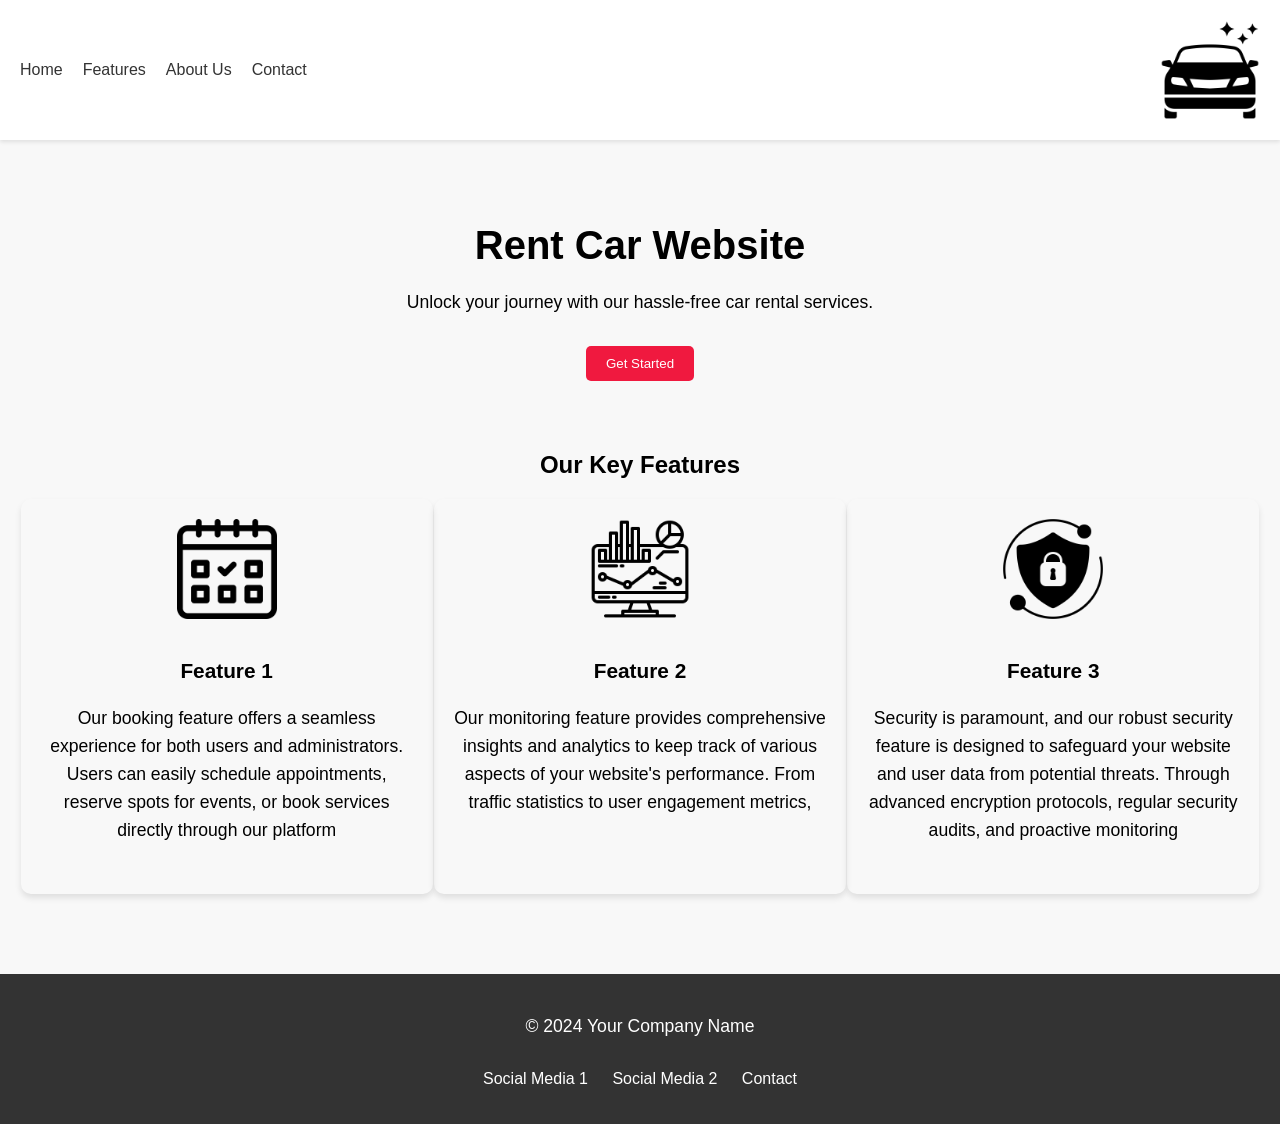
==== index.html @ 5aeaaa5a "Add files via upload" ====
<!DOCTYPE html>
<html lang="en">
<head>
  <meta charset="UTF-8">
  <meta name="viewport" content="width=device-width, initial-scale=1.0">
  <title>Rent Car</title>
  <link rel="stylesheet" href="style.css">
</head>
<body>
    <header>
        <nav>
            <a href="#">Home</a>
            <a href="#">Features</a>
            <a href="#">About Us</a>
            <a href="#">Contact</a>
        </nav>
        <img src="./images/car-wash.png" alt="Your Company Logo" class="logo">
    </header>
    

  <main>
    <section class="hero">
      <h1>Rent Car Website</h1>
      <p>Unlock your journey with our hassle-free car rental services.</p>
      <button>Get Started</button>
    </section>

    <section class="features">
        <h2 class="features-heading">Our Key Features</h2>
        <div class="feature">
          <img src="./images/booking.png" alt="Feature 1 Icon">
          <h3>Feature 1</h3>
          <p>Our booking feature offers a seamless experience for both users and administrators. Users can easily schedule appointments, reserve spots for events, or book services directly through our platform</p>
        </div>
        <div class="feature">
          <img src="./images/monitor.png" alt="Feature 2 Icon">
          <h3>Feature 2</h3>
          <p>Our monitoring feature provides comprehensive insights and analytics to keep track of various aspects of your website's performance. From traffic statistics to user engagement metrics,</p>
        </div>
        <div class="feature">
          <img src="./images/security.png" alt="Feature 3 Icon">
          <h3>Feature 3</h3>
          <p>Security is paramount, and our robust security feature is designed to safeguard your website and user data from potential threats. Through advanced encryption protocols, regular security audits, and proactive monitoring</p>
        </div>
      </section>
      
  </main>

  <footer>
    <p>&copy; 2024 Your Company Name</p>
    <ul>
      <li><a href="#">Social Media 1</a></li>
      <li><a href="#">Social Media 2</a></li>
      <li><a href="#">Contact</a></li>
    </ul>
  </footer>
</body>
</html>
---- style.css ----
/* Basic Styles */
body {
    font-family: Arial, sans-serif;
    margin: 0;
    padding: 0;
    background-color: #f8f8f8; /* Light gray background */
  }
  
  a {
    color: #333;
    text-decoration: none;
  }
  
  a:hover {
    color: #f0193f; /* Red color on hover */
  }
  
  img {
    max-width: 100%;
    height: auto;
  }
  
  /* Header Styles */
  header {
    display: flex;
    justify-content: space-between;
    align-items: center;
    padding: 20px;
    background-color: #fff;
    box-shadow: 0 2px 4px rgba(0, 0, 0, 0.1); /* Adding shadow for depth */
  }
  
  nav a {
    text-decoration: none;
    color: #333;
    margin-right: 20px;
    transition: color 0.3s ease;
  }
  
  nav a:hover {
    color: #007bff; /* Changing color on hover */
  }
  
  .logo {
    width: 100px; /* Adjusting the logo size */
    height: auto; /* Ensuring aspect ratio is maintained */
  }
  
  /* .logo {
    width: 150px;
  } */
  
  nav {
    display: flex;
    list-style: none;
  }
  
  /* Main Styles */
  main {
    padding: 50px 20px; /* Added padding to the sides */
  }
  
  .hero {
    text-align: center;
    padding: 0 20px; /* Added padding to the sides */
  }
  
  h1 {
    font-size: 2.5em; /* Reduced font size */
    margin-bottom: 20px;
  }
  
  p {
    font-size: 1.1em; /* Reduced font size */
    line-height: 1.6;
    margin-bottom: 30px;
  }
  
  button {
    background-color: #f0193f;
    color: #fff;
    padding: 10px 20px;
    border: none;
    border-radius: 5px;
    cursor: pointer;
  }
  
  .features {
    display: flex;
    flex-wrap: wrap;
    justify-content: space-around;
    margin-top: 50px;
  }
  
  .features-heading {
    text-align: center;
    width: 100%; /* Full width for the heading */
  }
  
  .feature {
    text-align: center;
    width: 30%; /* Adjusted width for better spacing */
    margin-bottom: 30px;
    padding: 20px; /* Added padding */
    border-radius: 10px; /* Added border-radius for a card-like appearance */
    box-shadow: 0 4px 6px rgba(0, 0, 0, 0.1); /* Added box shadow for depth */
  }
  
  .feature img {
    margin-bottom: 15px;
    max-width: 100px; /* Adjusted max-width for consistency */
  }
  
  h3 {
    font-size: 1.3em; /* Adjusted font size */
  }
  
  /* Footer Styles */
  footer {
    background-color: #333;
    color: #fff;
    text-align: center;
    padding: 20px;
  }
  
  footer ul {
    list-style: none;
    padding: 0;
  }
  
  footer ul li {
    display: inline;
    margin: 0 10px;
  }
  
  footer ul li a {
    color: #fff;
    text-decoration: none;
  }
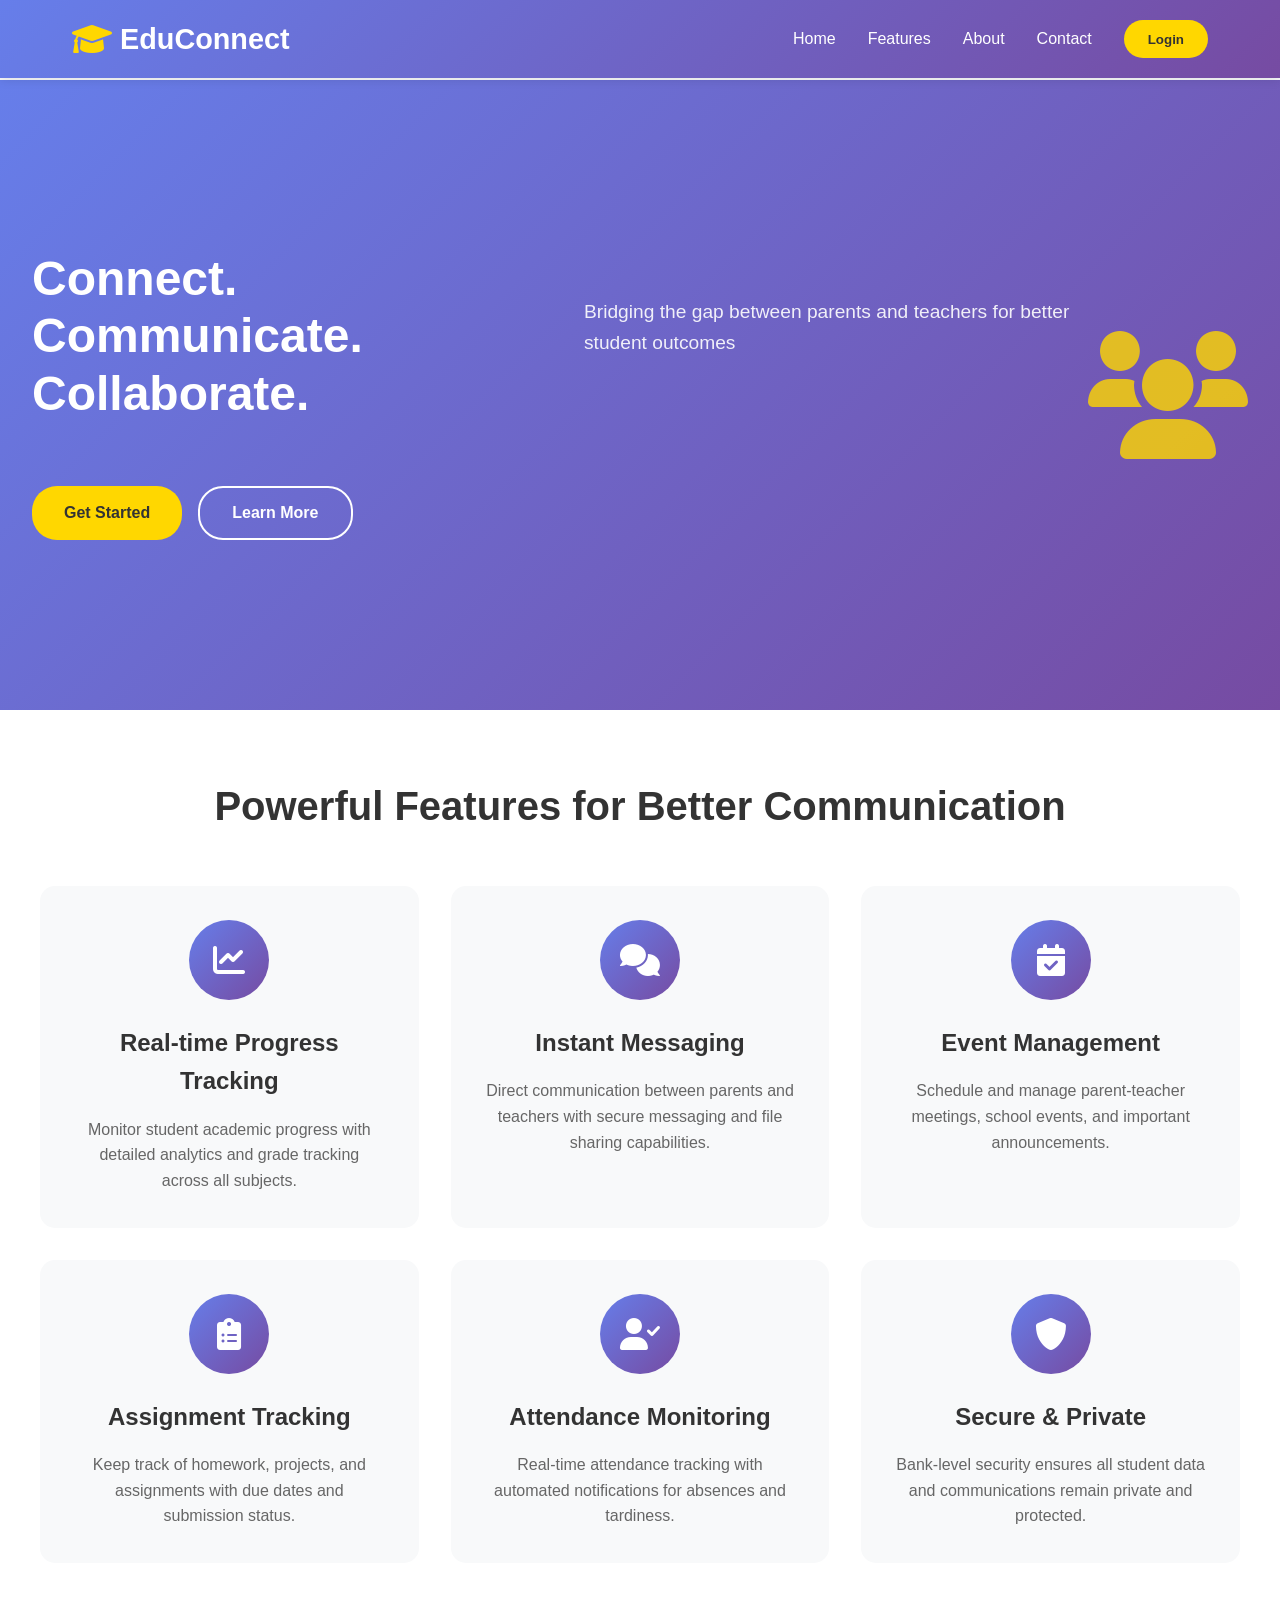
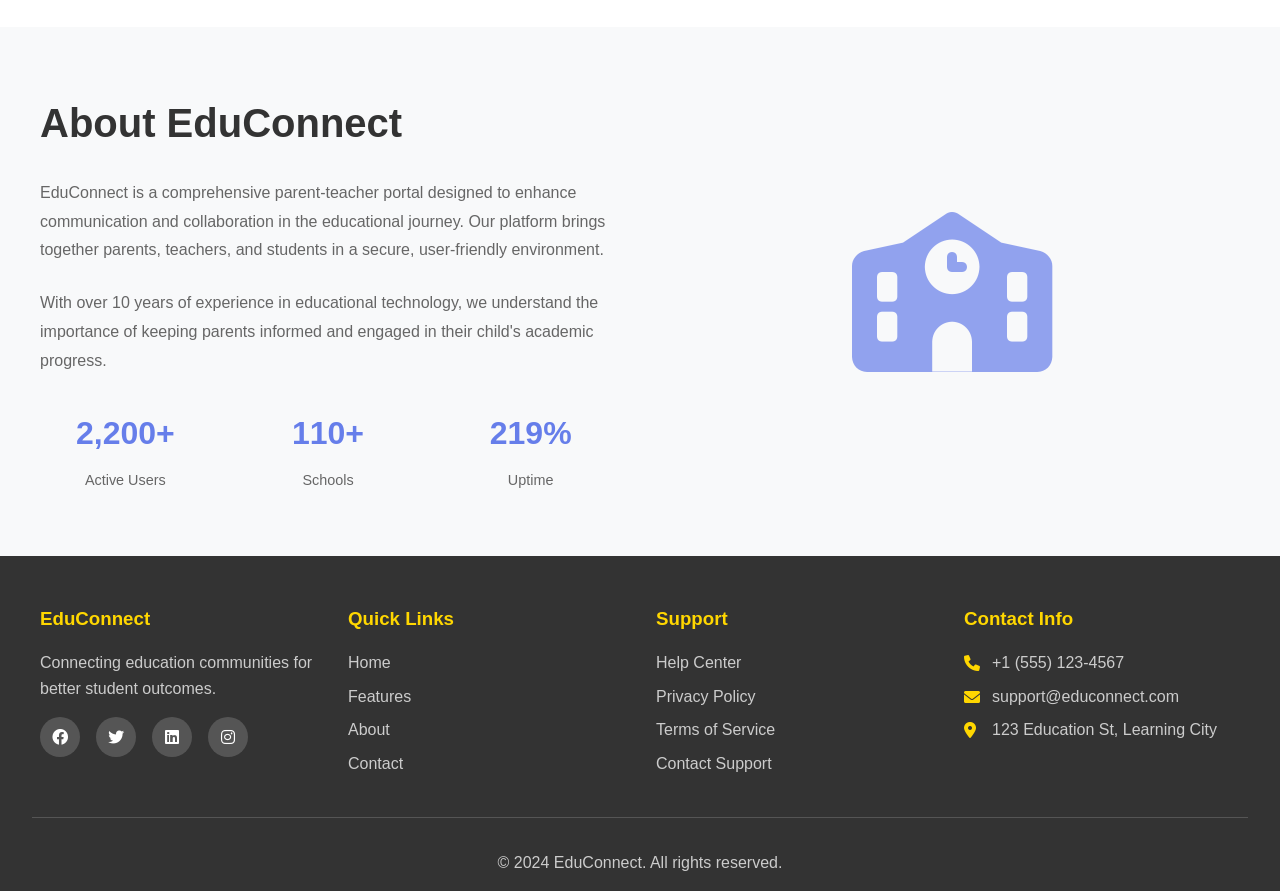
==== commit 3ba9aa48: "Create comprehensive parent-teacher portal with login, dashboard, and responsive design Co-authored-" ====
--- a/index.html
+++ b/index.html
@@ -1,58 +1,409 @@
 <!DOCTYPE html>
 <html lang="en">
 <head>
-  <meta charset="UTF-8">
-  <meta name="viewport" content="width=device-width, initial-scale=1.0">
-  <title>Rent Car</title>
-  <link rel="stylesheet" href="style.css">
+    <meta charset="UTF-8">
+    <meta name="viewport" content="width=device-width, initial-scale=1.0">
+    <title>Parent-Teacher Portal | EduConnect</title>
+    <link rel="stylesheet" href="style.css">
+    <link href="https://cdnjs.cloudflare.com/ajax/libs/font-awesome/6.0.0/css/all.min.css" rel="stylesheet">
 </head>
 <body>
+    <!-- Login Modal -->
+    <div id="loginModal" class="modal">
+        <div class="modal-content">
+            <span class="close">&times;</span>
+            <div class="login-container">
+                <h2>Login to EduConnect</h2>
+                <div class="login-tabs">
+                    <button class="tab-btn active" onclick="showTab('parent')">Parent Login</button>
+                    <button class="tab-btn" onclick="showTab('teacher')">Teacher Login</button>
+                </div>
+                
+                <form id="parentLogin" class="login-form active">
+                    <div class="input-group">
+                        <i class="fas fa-user"></i>
+                        <input type="text" placeholder="Parent ID / Email" required>
+                    </div>
+                    <div class="input-group">
+                        <i class="fas fa-lock"></i>
+                        <input type="password" placeholder="Password" required>
+                    </div>
+                    <button type="submit" class="login-btn">Login as Parent</button>
+                </form>
+                
+                <form id="teacherLogin" class="login-form">
+                    <div class="input-group">
+                        <i class="fas fa-chalkboard-teacher"></i>
+                        <input type="text" placeholder="Teacher ID / Email" required>
+                    </div>
+                    <div class="input-group">
+                        <i class="fas fa-lock"></i>
+                        <input type="password" placeholder="Password" required>
+                    </div>
+                    <button type="submit" class="login-btn">Login as Teacher</button>
+                </form>
+                
+                <div class="login-footer">
+                    <a href="#" class="forgot-password">Forgot Password?</a>
+                    <p>Need help? <a href="#contact">Contact Support</a></p>
+                </div>
+            </div>
+        </div>
+    </div>
+
+    <!-- Header -->
     <header>
-        <nav>
-            <a href="#">Home</a>
-            <a href="#">Features</a>
-            <a href="#">About Us</a>
-            <a href="#">Contact</a>
-        </nav>
-        <img src="./images/car-wash.png" alt="Your Company Logo" class="logo">
+        <div class="header-content">
+            <div class="logo-section">
+                <i class="fas fa-graduation-cap logo-icon"></i>
+                <h1 class="logo-text">EduConnect</h1>
+            </div>
+            <nav class="main-nav">
+                <a href="#home">Home</a>
+                <a href="#features">Features</a>
+                <a href="#about">About</a>
+                <a href="#contact">Contact</a>
+                <button class="login-trigger">Login</button>
+            </nav>
+        </div>
     </header>
-    
-
-  <main>
-    <section class="hero">
-      <h1>Rent Car Website</h1>
-      <p>Unlock your journey with our hassle-free car rental services.</p>
-      <button>Get Started</button>
-    </section>
-
-    <section class="features">
-        <h2 class="features-heading">Our Key Features</h2>
-        <div class="feature">
-          <img src="./images/booking.png" alt="Feature 1 Icon">
-          <h3>Feature 1</h3>
-          <p>Our booking feature offers a seamless experience for both users and administrators. Users can easily schedule appointments, reserve spots for events, or book services directly through our platform</p>
-        </div>
-        <div class="feature">
-          <img src="./images/monitor.png" alt="Feature 2 Icon">
-          <h3>Feature 2</h3>
-          <p>Our monitoring feature provides comprehensive insights and analytics to keep track of various aspects of your website's performance. From traffic statistics to user engagement metrics,</p>
-        </div>
-        <div class="feature">
-          <img src="./images/security.png" alt="Feature 3 Icon">
-          <h3>Feature 3</h3>
-          <p>Security is paramount, and our robust security feature is designed to safeguard your website and user data from potential threats. Through advanced encryption protocols, regular security audits, and proactive monitoring</p>
-        </div>
-      </section>
-      
-  </main>
-
-  <footer>
-    <p>&copy; 2024 Your Company Name</p>
-    <ul>
-      <li><a href="#">Social Media 1</a></li>
-      <li><a href="#">Social Media 2</a></li>
-      <li><a href="#">Contact</a></li>
-    </ul>
-  </footer>
+
+    <!-- Dashboard (Hidden by default) -->
+    <div id="dashboard" class="dashboard hidden">
+        <div class="dashboard-header">
+            <h2 id="welcomeMessage">Welcome to Your Dashboard</h2>
+            <button class="logout-btn" onclick="logout()">
+                <i class="fas fa-sign-out-alt"></i> Logout
+            </button>
+        </div>
+        
+        <div class="dashboard-content">
+            <!-- Parent Dashboard -->
+            <div id="parentDashboard" class="dashboard-section">
+                <div class="dashboard-grid">
+                    <div class="dashboard-card">
+                        <div class="card-header">
+                            <i class="fas fa-chart-line"></i>
+                            <h3>Academic Progress</h3>
+                        </div>
+                        <div class="card-content">
+                            <div class="progress-item">
+                                <span>Mathematics</span>
+                                <div class="progress-bar">
+                                    <div class="progress-fill" style="width: 85%"></div>
+                                </div>
+                                <span class="grade">A-</span>
+                            </div>
+                            <div class="progress-item">
+                                <span>Science</span>
+                                <div class="progress-bar">
+                                    <div class="progress-fill" style="width: 92%"></div>
+                                </div>
+                                <span class="grade">A</span>
+                            </div>
+                            <div class="progress-item">
+                                <span>English</span>
+                                <div class="progress-bar">
+                                    <div class="progress-fill" style="width: 78%"></div>
+                                </div>
+                                <span class="grade">B+</span>
+                            </div>
+                        </div>
+                    </div>
+                    
+                    <div class="dashboard-card">
+                        <div class="card-header">
+                            <i class="fas fa-calendar-alt"></i>
+                            <h3>Upcoming Events</h3>
+                        </div>
+                        <div class="card-content">
+                            <div class="event-item">
+                                <div class="event-date">Dec 15</div>
+                                <div class="event-info">
+                                    <h4>Parent-Teacher Conference</h4>
+                                    <p>Mathematics Department</p>
+                                </div>
+                            </div>
+                            <div class="event-item">
+                                <div class="event-date">Dec 20</div>
+                                <div class="event-info">
+                                    <h4>Science Fair</h4>
+                                    <p>School Auditorium</p>
+                                </div>
+                            </div>
+                        </div>
+                    </div>
+                    
+                    <div class="dashboard-card">
+                        <div class="card-header">
+                            <i class="fas fa-comments"></i>
+                            <h3>Messages</h3>
+                        </div>
+                        <div class="card-content">
+                            <div class="message-item">
+                                <div class="message-sender">Ms. Johnson</div>
+                                <div class="message-preview">Great progress in mathematics this week...</div>
+                                <div class="message-time">2 hours ago</div>
+                            </div>
+                            <div class="message-item">
+                                <div class="message-sender">Mr. Smith</div>
+                                <div class="message-preview">Science project submission reminder...</div>
+                                <div class="message-time">1 day ago</div>
+                            </div>
+                        </div>
+                    </div>
+                    
+                    <div class="dashboard-card">
+                        <div class="card-header">
+                            <i class="fas fa-clipboard-check"></i>
+                            <h3>Attendance</h3>
+                        </div>
+                        <div class="card-content">
+                            <div class="attendance-stats">
+                                <div class="stat-item">
+                                    <span class="stat-number">96%</span>
+                                    <span class="stat-label">This Month</span>
+                                </div>
+                                <div class="stat-item">
+                                    <span class="stat-number">18/19</span>
+                                    <span class="stat-label">Days Present</span>
+                                </div>
+                            </div>
+                        </div>
+                    </div>
+                </div>
+            </div>
+            
+            <!-- Teacher Dashboard -->
+            <div id="teacherDashboard" class="dashboard-section">
+                <div class="dashboard-grid">
+                    <div class="dashboard-card">
+                        <div class="card-header">
+                            <i class="fas fa-users"></i>
+                            <h3>My Classes</h3>
+                        </div>
+                        <div class="card-content">
+                            <div class="class-item">
+                                <span class="class-name">Mathematics Grade 10A</span>
+                                <span class="student-count">28 students</span>
+                            </div>
+                            <div class="class-item">
+                                <span class="class-name">Mathematics Grade 10B</span>
+                                <span class="student-count">26 students</span>
+                            </div>
+                            <div class="class-item">
+                                <span class="class-name">Advanced Algebra</span>
+                                <span class="student-count">15 students</span>
+                            </div>
+                        </div>
+                    </div>
+                    
+                    <div class="dashboard-card">
+                        <div class="card-header">
+                            <i class="fas fa-tasks"></i>
+                            <h3>Assignments to Grade</h3>
+                        </div>
+                        <div class="card-content">
+                            <div class="assignment-item">
+                                <span class="assignment-name">Algebra Quiz #3</span>
+                                <span class="pending-count">12 pending</span>
+                            </div>
+                            <div class="assignment-item">
+                                <span class="assignment-name">Geometry Project</span>
+                                <span class="pending-count">8 pending</span>
+                            </div>
+                        </div>
+                    </div>
+                    
+                    <div class="dashboard-card">
+                        <div class="card-header">
+                            <i class="fas fa-bell"></i>
+                            <h3>Notifications</h3>
+                        </div>
+                        <div class="card-content">
+                            <div class="notification-item">
+                                <span class="notification-text">Parent meeting scheduled for tomorrow</span>
+                                <span class="notification-time">30 min ago</span>
+                            </div>
+                            <div class="notification-item">
+                                <span class="notification-text">New assignment submission received</span>
+                                <span class="notification-time">2 hours ago</span>
+                            </div>
+                        </div>
+                    </div>
+                    
+                    <div class="dashboard-card">
+                        <div class="card-header">
+                            <i class="fas fa-chart-bar"></i>
+                            <h3>Class Performance</h3>
+                        </div>
+                        <div class="card-content">
+                            <div class="performance-stats">
+                                <div class="stat-item">
+                                    <span class="stat-number">87%</span>
+                                    <span class="stat-label">Average Grade</span>
+                                </div>
+                                <div class="stat-item">
+                                    <span class="stat-number">94%</span>
+                                    <span class="stat-label">Attendance Rate</span>
+                                </div>
+                            </div>
+                        </div>
+                    </div>
+                </div>
+            </div>
+        </div>
+    </div>
+
+    <!-- Main Content -->
+    <main id="mainContent">
+        <!-- Hero Section -->
+        <section class="hero" id="home">
+            <div class="hero-content">
+                <h1>Connect. Communicate. Collaborate.</h1>
+                <p>Bridging the gap between parents and teachers for better student outcomes</p>
+                <div class="hero-buttons">
+                    <button class="cta-button login-trigger">Get Started</button>
+                    <button class="cta-button secondary" onclick="scrollToSection('features')">Learn More</button>
+                </div>
+            </div>
+            <div class="hero-image">
+                <i class="fas fa-users hero-icon"></i>
+            </div>
+        </section>
+
+        <!-- Features Section -->
+        <section class="features" id="features">
+            <h2>Powerful Features for Better Communication</h2>
+            <div class="features-grid">
+                <div class="feature-card">
+                    <div class="feature-icon">
+                        <i class="fas fa-chart-line"></i>
+                    </div>
+                    <h3>Real-time Progress Tracking</h3>
+                    <p>Monitor student academic progress with detailed analytics and grade tracking across all subjects.</p>
+                </div>
+                
+                <div class="feature-card">
+                    <div class="feature-icon">
+                        <i class="fas fa-comments"></i>
+                    </div>
+                    <h3>Instant Messaging</h3>
+                    <p>Direct communication between parents and teachers with secure messaging and file sharing capabilities.</p>
+                </div>
+                
+                <div class="feature-card">
+                    <div class="feature-icon">
+                        <i class="fas fa-calendar-check"></i>
+                    </div>
+                    <h3>Event Management</h3>
+                    <p>Schedule and manage parent-teacher meetings, school events, and important announcements.</p>
+                </div>
+                
+                <div class="feature-card">
+                    <div class="feature-icon">
+                        <i class="fas fa-clipboard-list"></i>
+                    </div>
+                    <h3>Assignment Tracking</h3>
+                    <p>Keep track of homework, projects, and assignments with due dates and submission status.</p>
+                </div>
+                
+                <div class="feature-card">
+                    <div class="feature-icon">
+                        <i class="fas fa-user-check"></i>
+                    </div>
+                    <h3>Attendance Monitoring</h3>
+                    <p>Real-time attendance tracking with automated notifications for absences and tardiness.</p>
+                </div>
+                
+                <div class="feature-card">
+                    <div class="feature-icon">
+                        <i class="fas fa-shield-alt"></i>
+                    </div>
+                    <h3>Secure & Private</h3>
+                    <p>Bank-level security ensures all student data and communications remain private and protected.</p>
+                </div>
+            </div>
+        </section>
+
+        <!-- About Section -->
+        <section class="about" id="about">
+            <div class="about-content">
+                <div class="about-text">
+                    <h2>About EduConnect</h2>
+                    <p>EduConnect is a comprehensive parent-teacher portal designed to enhance communication and collaboration in the educational journey. Our platform brings together parents, teachers, and students in a secure, user-friendly environment.</p>
+                    <p>With over 10 years of experience in educational technology, we understand the importance of keeping parents informed and engaged in their child's academic progress.</p>
+                    <div class="stats">
+                        <div class="stat">
+                            <span class="stat-number">10,000+</span>
+                            <span class="stat-label">Active Users</span>
+                        </div>
+                        <div class="stat">
+                            <span class="stat-number">500+</span>
+                            <span class="stat-label">Schools</span>
+                        </div>
+                        <div class="stat">
+                            <span class="stat-number">99.9%</span>
+                            <span class="stat-label">Uptime</span>
+                        </div>
+                    </div>
+                </div>
+                <div class="about-image">
+                    <i class="fas fa-school about-icon"></i>
+                </div>
+            </div>
+        </section>
+    </main>
+
+    <!-- Footer -->
+    <footer id="contact">
+        <div class="footer-content">
+            <div class="footer-section">
+                <h3>EduConnect</h3>
+                <p>Connecting education communities for better student outcomes.</p>
+                <div class="social-links">
+                    <a href="#"><i class="fab fa-facebook"></i></a>
+                    <a href="#"><i class="fab fa-twitter"></i></a>
+                    <a href="#"><i class="fab fa-linkedin"></i></a>
+                    <a href="#"><i class="fab fa-instagram"></i></a>
+                </div>
+            </div>
+            
+            <div class="footer-section">
+                <h3>Quick Links</h3>
+                <ul>
+                    <li><a href="#home">Home</a></li>
+                    <li><a href="#features">Features</a></li>
+                    <li><a href="#about">About</a></li>
+                    <li><a href="#contact">Contact</a></li>
+                </ul>
+            </div>
+            
+            <div class="footer-section">
+                <h3>Support</h3>
+                <ul>
+                    <li><a href="#">Help Center</a></li>
+                    <li><a href="#">Privacy Policy</a></li>
+                    <li><a href="#">Terms of Service</a></li>
+                    <li><a href="#">Contact Support</a></li>
+                </ul>
+            </div>
+            
+            <div class="footer-section">
+                <h3>Contact Info</h3>
+                <div class="contact-info">
+                    <p><i class="fas fa-phone"></i> +1 (555) 123-4567</p>
+                    <p><i class="fas fa-envelope"></i> support@educonnect.com</p>
+                    <p><i class="fas fa-map-marker-alt"></i> 123 Education St, Learning City</p>
+                </div>
+            </div>
+        </div>
+        
+        <div class="footer-bottom">
+            <p>&copy; 2024 EduConnect. All rights reserved.</p>
+        </div>
+    </footer>
+
+    <script src="script.js"></script>
 </body>
 </html>
--- a/style.css
+++ b/style.css
@@ -1,139 +1,818 @@
-/* Basic Styles */
-body {
-    font-family: Arial, sans-serif;
+/* Reset and Base Styles */
+* {
     margin: 0;
     padding: 0;
-    background-color: #f8f8f8; /* Light gray background */
-  }
-  
-  a {
-    color: #333;
+    box-sizing: border-box;
+}
+
+body {
+    font-family: 'Segoe UI', Tahoma, Geneva, Verdana, sans-serif;
+    line-height: 1.6;
+    color: #333;
+    background-color: #f8f9fa;
+}
+
+/* Header Styles */
+header {
+    background: linear-gradient(135deg, #667eea 0%, #764ba2 100%);
+    color: white;
+    padding: 1rem 0;
+    position: fixed;
+    top: 0;
+    left: 0;
+    right: 0;
+    z-index: 1000;
+    box-shadow: 0 2px 10px rgba(0,0,0,0.1);
+}
+
+.header-content {
+    max-width: 1200px;
+    margin: 0 auto;
+    display: flex;
+    justify-content: space-between;
+    align-items: center;
+    padding: 0 2rem;
+}
+
+.logo-section {
+    display: flex;
+    align-items: center;
+    gap: 0.5rem;
+}
+
+.logo-icon {
+    font-size: 2rem;
+    color: #ffd700;
+}
+
+.logo-text {
+    font-size: 1.8rem;
+    font-weight: 700;
+    margin: 0;
+}
+
+.main-nav {
+    display: flex;
+    align-items: center;
+    gap: 2rem;
+}
+
+.main-nav a {
+    color: white;
     text-decoration: none;
-  }
-  
-  a:hover {
-    color: #f0193f; /* Red color on hover */
-  }
-  
-  img {
-    max-width: 100%;
-    height: auto;
-  }
-  
-  /* Header Styles */
-  header {
+    font-weight: 500;
+    transition: color 0.3s ease;
+}
+
+.main-nav a:hover {
+    color: #ffd700;
+}
+
+.login-trigger {
+    background: #ffd700;
+    color: #333;
+    border: none;
+    padding: 0.7rem 1.5rem;
+    border-radius: 25px;
+    font-weight: 600;
+    cursor: pointer;
+    transition: all 0.3s ease;
+}
+
+.login-trigger:hover {
+    background: #ffed4a;
+    transform: translateY(-2px);
+}
+
+/* Modal Styles */
+.modal {
+    display: none;
+    position: fixed;
+    z-index: 2000;
+    left: 0;
+    top: 0;
+    width: 100%;
+    height: 100%;
+    background-color: rgba(0,0,0,0.5);
+    backdrop-filter: blur(5px);
+}
+
+.modal-content {
+    background-color: white;
+    margin: 5% auto;
+    padding: 0;
+    border-radius: 15px;
+    width: 90%;
+    max-width: 450px;
+    position: relative;
+    animation: modalSlideIn 0.3s ease;
+}
+
+@keyframes modalSlideIn {
+    from { opacity: 0; transform: translateY(-50px); }
+    to { opacity: 1; transform: translateY(0); }
+}
+
+.close {
+    position: absolute;
+    right: 20px;
+    top: 20px;
+    font-size: 28px;
+    font-weight: bold;
+    cursor: pointer;
+    color: #999;
+    transition: color 0.3s ease;
+}
+
+.close:hover {
+    color: #333;
+}
+
+.login-container {
+    padding: 2rem;
+}
+
+.login-container h2 {
+    text-align: center;
+    margin-bottom: 1.5rem;
+    color: #333;
+}
+
+.login-tabs {
+    display: flex;
+    margin-bottom: 2rem;
+    border-radius: 8px;
+    overflow: hidden;
+    border: 1px solid #e0e0e0;
+}
+
+.tab-btn {
+    flex: 1;
+    padding: 0.75rem;
+    border: none;
+    background: #f8f9fa;
+    color: #666;
+    cursor: pointer;
+    transition: all 0.3s ease;
+}
+
+.tab-btn.active {
+    background: #667eea;
+    color: white;
+}
+
+.login-form {
+    display: none;
+}
+
+.login-form.active {
+    display: block;
+}
+
+.input-group {
+    position: relative;
+    margin-bottom: 1.5rem;
+}
+
+.input-group i {
+    position: absolute;
+    left: 15px;
+    top: 50%;
+    transform: translateY(-50%);
+    color: #666;
+}
+
+.input-group input {
+    width: 100%;
+    padding: 0.75rem 0.75rem 0.75rem 2.5rem;
+    border: 2px solid #e0e0e0;
+    border-radius: 8px;
+    font-size: 1rem;
+    transition: border-color 0.3s ease;
+}
+
+.input-group input:focus {
+    outline: none;
+    border-color: #667eea;
+}
+
+.login-btn {
+    width: 100%;
+    padding: 0.75rem;
+    background: linear-gradient(135deg, #667eea 0%, #764ba2 100%);
+    color: white;
+    border: none;
+    border-radius: 8px;
+    font-size: 1rem;
+    font-weight: 600;
+    cursor: pointer;
+    transition: transform 0.3s ease;
+}
+
+.login-btn:hover {
+    transform: translateY(-2px);
+}
+
+.login-footer {
+    text-align: center;
+    margin-top: 1.5rem;
+    padding-top: 1.5rem;
+    border-top: 1px solid #e0e0e0;
+}
+
+.forgot-password {
+    color: #667eea;
+    text-decoration: none;
+}
+
+.forgot-password:hover {
+    text-decoration: underline;
+}
+
+/* Dashboard Styles */
+.dashboard {
+    margin-top: 80px;
+    padding: 2rem;
+    min-height: calc(100vh - 80px);
+}
+
+.dashboard.hidden {
+    display: none;
+}
+
+.dashboard-header {
     display: flex;
     justify-content: space-between;
     align-items: center;
-    padding: 20px;
-    background-color: #fff;
-    box-shadow: 0 2px 4px rgba(0, 0, 0, 0.1); /* Adding shadow for depth */
-  }
-  
-  nav a {
+    margin-bottom: 2rem;
+    padding: 1.5rem;
+    background: white;
+    border-radius: 15px;
+    box-shadow: 0 2px 10px rgba(0,0,0,0.1);
+}
+
+.dashboard-header h2 {
+    color: #333;
+    margin: 0;
+}
+
+.logout-btn {
+    background: #dc3545;
+    color: white;
+    border: none;
+    padding: 0.5rem 1rem;
+    border-radius: 8px;
+    cursor: pointer;
+    display: flex;
+    align-items: center;
+    gap: 0.5rem;
+    transition: background 0.3s ease;
+}
+
+.logout-btn:hover {
+    background: #c82333;
+}
+
+.dashboard-grid {
+    display: grid;
+    grid-template-columns: repeat(auto-fit, minmax(300px, 1fr));
+    gap: 1.5rem;
+    max-width: 1200px;
+    margin: 0 auto;
+}
+
+.dashboard-card {
+    background: white;
+    border-radius: 15px;
+    padding: 1.5rem;
+    box-shadow: 0 2px 10px rgba(0,0,0,0.1);
+    transition: transform 0.3s ease;
+}
+
+.dashboard-card:hover {
+    transform: translateY(-5px);
+}
+
+.card-header {
+    display: flex;
+    align-items: center;
+    gap: 0.75rem;
+    margin-bottom: 1rem;
+    padding-bottom: 0.75rem;
+    border-bottom: 2px solid #f8f9fa;
+}
+
+.card-header i {
+    font-size: 1.5rem;
+    color: #667eea;
+}
+
+.card-header h3 {
+    margin: 0;
+    color: #333;
+}
+
+/* Progress Bar Styles */
+.progress-item {
+    display: flex;
+    align-items: center;
+    gap: 1rem;
+    margin-bottom: 1rem;
+}
+
+.progress-item span:first-child {
+    min-width: 80px;
+    font-weight: 500;
+}
+
+.progress-bar {
+    flex: 1;
+    height: 8px;
+    background: #e0e0e0;
+    border-radius: 4px;
+    overflow: hidden;
+}
+
+.progress-fill {
+    height: 100%;
+    background: linear-gradient(90deg, #667eea, #764ba2);
+    border-radius: 4px;
+    transition: width 0.3s ease;
+}
+
+.grade {
+    font-weight: 600;
+    color: #28a745;
+    min-width: 30px;
+}
+
+/* Event and Message Styles */
+.event-item, .message-item, .notification-item {
+    display: flex;
+    gap: 1rem;
+    padding: 0.75rem;
+    border-radius: 8px;
+    margin-bottom: 0.75rem;
+    background: #f8f9fa;
+    transition: background 0.3s ease;
+}
+
+.event-item:hover, .message-item:hover, .notification-item:hover {
+    background: #e9ecef;
+}
+
+.event-date {
+    background: #667eea;
+    color: white;
+    padding: 0.5rem;
+    border-radius: 8px;
+    text-align: center;
+    font-weight: 600;
+    min-width: 60px;
+}
+
+.event-info h4, .message-sender, .notification-text {
+    margin: 0;
+    color: #333;
+    font-weight: 600;
+}
+
+.event-info p, .message-preview {
+    margin: 0.25rem 0 0 0;
+    color: #666;
+    font-size: 0.9rem;
+}
+
+.message-time, .notification-time {
+    margin-left: auto;
+    color: #999;
+    font-size: 0.8rem;
+}
+
+/* Stats Styles */
+.attendance-stats, .performance-stats {
+    display: flex;
+    justify-content: space-around;
+    text-align: center;
+}
+
+.stat-item {
+    display: flex;
+    flex-direction: column;
+    gap: 0.25rem;
+}
+
+.stat-number {
+    font-size: 1.5rem;
+    font-weight: 700;
+    color: #667eea;
+}
+
+.stat-label {
+    font-size: 0.9rem;
+    color: #666;
+}
+
+/* Class and Assignment Styles */
+.class-item, .assignment-item {
+    display: flex;
+    justify-content: space-between;
+    align-items: center;
+    padding: 0.75rem;
+    background: #f8f9fa;
+    border-radius: 8px;
+    margin-bottom: 0.75rem;
+}
+
+.class-name, .assignment-name {
+    font-weight: 500;
+    color: #333;
+}
+
+.student-count, .pending-count {
+    background: #667eea;
+    color: white;
+    padding: 0.25rem 0.75rem;
+    border-radius: 15px;
+    font-size: 0.8rem;
+    font-weight: 600;
+}
+
+/* Main Content Styles */
+#mainContent {
+    margin-top: 80px;
+}
+
+/* Hero Section */
+.hero {
+    background: linear-gradient(135deg, #667eea 0%, #764ba2 100%);
+    color: white;
+    padding: 4rem 2rem;
+    display: flex;
+    align-items: center;
+    min-height: 70vh;
+}
+
+.hero-content {
+    max-width: 1200px;
+    margin: 0 auto;
+    display: grid;
+    grid-template-columns: 1fr 1fr;
+    gap: 3rem;
+    align-items: center;
+}
+
+.hero-content h1 {
+    font-size: 3rem;
+    margin-bottom: 1rem;
+    line-height: 1.2;
+}
+
+.hero-content p {
+    font-size: 1.2rem;
+    margin-bottom: 2rem;
+    opacity: 0.9;
+}
+
+.hero-buttons {
+    display: flex;
+    gap: 1rem;
+}
+
+.cta-button {
+    padding: 1rem 2rem;
+    border: none;
+    border-radius: 25px;
+    font-size: 1rem;
+    font-weight: 600;
+    cursor: pointer;
+    transition: all 0.3s ease;
+}
+
+.cta-button:not(.secondary) {
+    background: #ffd700;
+    color: #333;
+}
+
+.cta-button.secondary {
+    background: transparent;
+    color: white;
+    border: 2px solid white;
+}
+
+.cta-button:hover {
+    transform: translateY(-3px);
+}
+
+.hero-image {
+    text-align: center;
+}
+
+.hero-icon {
+    font-size: 8rem;
+    opacity: 0.8;
+    color: #ffd700;
+}
+
+/* Features Section */
+.features {
+    padding: 4rem 2rem;
+    background: white;
+}
+
+.features h2 {
+    text-align: center;
+    font-size: 2.5rem;
+    margin-bottom: 3rem;
+    color: #333;
+}
+
+.features-grid {
+    max-width: 1200px;
+    margin: 0 auto;
+    display: grid;
+    grid-template-columns: repeat(auto-fit, minmax(300px, 1fr));
+    gap: 2rem;
+}
+
+.feature-card {
+    background: #f8f9fa;
+    padding: 2rem;
+    border-radius: 15px;
+    text-align: center;
+    transition: all 0.3s ease;
+    border: 2px solid transparent;
+}
+
+.feature-card:hover {
+    transform: translateY(-10px);
+    border-color: #667eea;
+    background: white;
+    box-shadow: 0 10px 30px rgba(0,0,0,0.1);
+}
+
+.feature-icon {
+    background: linear-gradient(135deg, #667eea 0%, #764ba2 100%);
+    width: 80px;
+    height: 80px;
+    border-radius: 50%;
+    display: flex;
+    align-items: center;
+    justify-content: center;
+    margin: 0 auto 1.5rem;
+}
+
+.feature-icon i {
+    font-size: 2rem;
+    color: white;
+}
+
+.feature-card h3 {
+    font-size: 1.5rem;
+    margin-bottom: 1rem;
+    color: #333;
+}
+
+.feature-card p {
+    color: #666;
+    line-height: 1.6;
+}
+
+/* About Section */
+.about {
+    padding: 4rem 2rem;
+    background: #f8f9fa;
+}
+
+.about-content {
+    max-width: 1200px;
+    margin: 0 auto;
+    display: grid;
+    grid-template-columns: 1fr 1fr;
+    gap: 3rem;
+    align-items: center;
+}
+
+.about-text h2 {
+    font-size: 2.5rem;
+    margin-bottom: 1.5rem;
+    color: #333;
+}
+
+.about-text p {
+    margin-bottom: 1.5rem;
+    color: #666;
+    line-height: 1.8;
+}
+
+.stats {
+    display: grid;
+    grid-template-columns: repeat(3, 1fr);
+    gap: 2rem;
+    margin-top: 2rem;
+}
+
+.stat {
+    text-align: center;
+}
+
+.stat-number {
+    display: block;
+    font-size: 2rem;
+    font-weight: 700;
+    color: #667eea;
+    margin-bottom: 0.5rem;
+}
+
+.stat-label {
+    color: #666;
+    font-weight: 500;
+}
+
+.about-image {
+    text-align: center;
+}
+
+.about-icon {
+    font-size: 10rem;
+    color: #667eea;
+    opacity: 0.7;
+}
+
+/* Footer */
+footer {
+    background: #333;
+    color: white;
+    padding: 3rem 2rem 1rem;
+}
+
+.footer-content {
+    max-width: 1200px;
+    margin: 0 auto;
+    display: grid;
+    grid-template-columns: repeat(auto-fit, minmax(250px, 1fr));
+    gap: 2rem;
+}
+
+.footer-section h3 {
+    margin-bottom: 1rem;
+    color: #ffd700;
+}
+
+.footer-section p {
+    margin-bottom: 1rem;
+    color: #ccc;
+}
+
+.footer-section ul {
+    list-style: none;
+}
+
+.footer-section ul li {
+    margin-bottom: 0.5rem;
+}
+
+.footer-section ul li a {
+    color: #ccc;
     text-decoration: none;
-    color: #333;
-    margin-right: 20px;
     transition: color 0.3s ease;
-  }
-  
-  nav a:hover {
-    color: #007bff; /* Changing color on hover */
-  }
-  
-  .logo {
-    width: 100px; /* Adjusting the logo size */
-    height: auto; /* Ensuring aspect ratio is maintained */
-  }
-  
-  /* .logo {
-    width: 150px;
-  } */
-  
-  nav {
-    display: flex;
-    list-style: none;
-  }
-  
-  /* Main Styles */
-  main {
-    padding: 50px 20px; /* Added padding to the sides */
-  }
-  
-  .hero {
-    text-align: center;
-    padding: 0 20px; /* Added padding to the sides */
-  }
-  
-  h1 {
-    font-size: 2.5em; /* Reduced font size */
-    margin-bottom: 20px;
-  }
-  
-  p {
-    font-size: 1.1em; /* Reduced font size */
-    line-height: 1.6;
-    margin-bottom: 30px;
-  }
-  
-  button {
-    background-color: #f0193f;
-    color: #fff;
-    padding: 10px 20px;
-    border: none;
-    border-radius: 5px;
-    cursor: pointer;
-  }
-  
-  .features {
-    display: flex;
-    flex-wrap: wrap;
-    justify-content: space-around;
-    margin-top: 50px;
-  }
-  
-  .features-heading {
-    text-align: center;
-    width: 100%; /* Full width for the heading */
-  }
-  
-  .feature {
-    text-align: center;
-    width: 30%; /* Adjusted width for better spacing */
-    margin-bottom: 30px;
-    padding: 20px; /* Added padding */
-    border-radius: 10px; /* Added border-radius for a card-like appearance */
-    box-shadow: 0 4px 6px rgba(0, 0, 0, 0.1); /* Added box shadow for depth */
-  }
-  
-  .feature img {
-    margin-bottom: 15px;
-    max-width: 100px; /* Adjusted max-width for consistency */
-  }
-  
-  h3 {
-    font-size: 1.3em; /* Adjusted font size */
-  }
-  
-  /* Footer Styles */
-  footer {
-    background-color: #333;
-    color: #fff;
-    text-align: center;
-    padding: 20px;
-  }
-  
-  footer ul {
-    list-style: none;
-    padding: 0;
-  }
-  
-  footer ul li {
-    display: inline;
-    margin: 0 10px;
-  }
-  
-  footer ul li a {
-    color: #fff;
+}
+
+.footer-section ul li a:hover {
+    color: #ffd700;
+}
+
+.social-links {
+    display: flex;
+    gap: 1rem;
+    margin-top: 1rem;
+}
+
+.social-links a {
+    display: flex;
+    align-items: center;
+    justify-content: center;
+    width: 40px;
+    height: 40px;
+    background: #555;
+    border-radius: 50%;
+    color: white;
     text-decoration: none;
-  }+    transition: all 0.3s ease;
+}
+
+.social-links a:hover {
+    background: #ffd700;
+    color: #333;
+    transform: translateY(-3px);
+}
+
+.contact-info p {
+    display: flex;
+    align-items: center;
+    gap: 0.5rem;
+    margin-bottom: 0.5rem;
+}
+
+.contact-info i {
+    color: #ffd700;
+    width: 20px;
+}
+
+.footer-bottom {
+    text-align: center;
+    padding-top: 2rem;
+    margin-top: 2rem;
+    border-top: 1px solid #555;
+    color: #ccc;
+}
+
+/* Responsive Design */
+@media (max-width: 768px) {
+    .header-content {
+        flex-direction: column;
+        gap: 1rem;
+        padding: 1rem;
+    }
+    
+    .main-nav {
+        flex-wrap: wrap;
+        justify-content: center;
+    }
+    
+    .hero-content {
+        grid-template-columns: 1fr;
+        text-align: center;
+    }
+    
+    .hero-content h1 {
+        font-size: 2rem;
+    }
+    
+    .about-content {
+        grid-template-columns: 1fr;
+        text-align: center;
+    }
+    
+    .dashboard-grid {
+        grid-template-columns: 1fr;
+    }
+    
+    .stats {
+        grid-template-columns: 1fr;
+    }
+    
+    .hero-buttons {
+        flex-direction: column;
+        align-items: center;
+    }
+    
+    .cta-button {
+        width: 200px;
+    }
+}
+
+@media (max-width: 480px) {
+    .modal-content {
+        margin: 10% auto;
+        width: 95%;
+    }
+    
+    .login-container {
+        padding: 1.5rem;
+    }
+    
+    .dashboard {
+        padding: 1rem;
+    }
+    
+    .hero {
+        padding: 2rem 1rem;
+    }
+    
+    .features, .about {
+        padding: 2rem 1rem;
+    }
+}
+
+/* Utility Classes */
+.hidden {
+    display: none !important;
+}
+
+.text-center {
+    text-align: center;
+}
+
+.mb-2 {
+    margin-bottom: 1rem;
+}
+
+.mt-2 {
+    margin-top: 1rem;
+}
+
+/* Smooth Scrolling */
+html {
+    scroll-behavior: smooth;
+}
